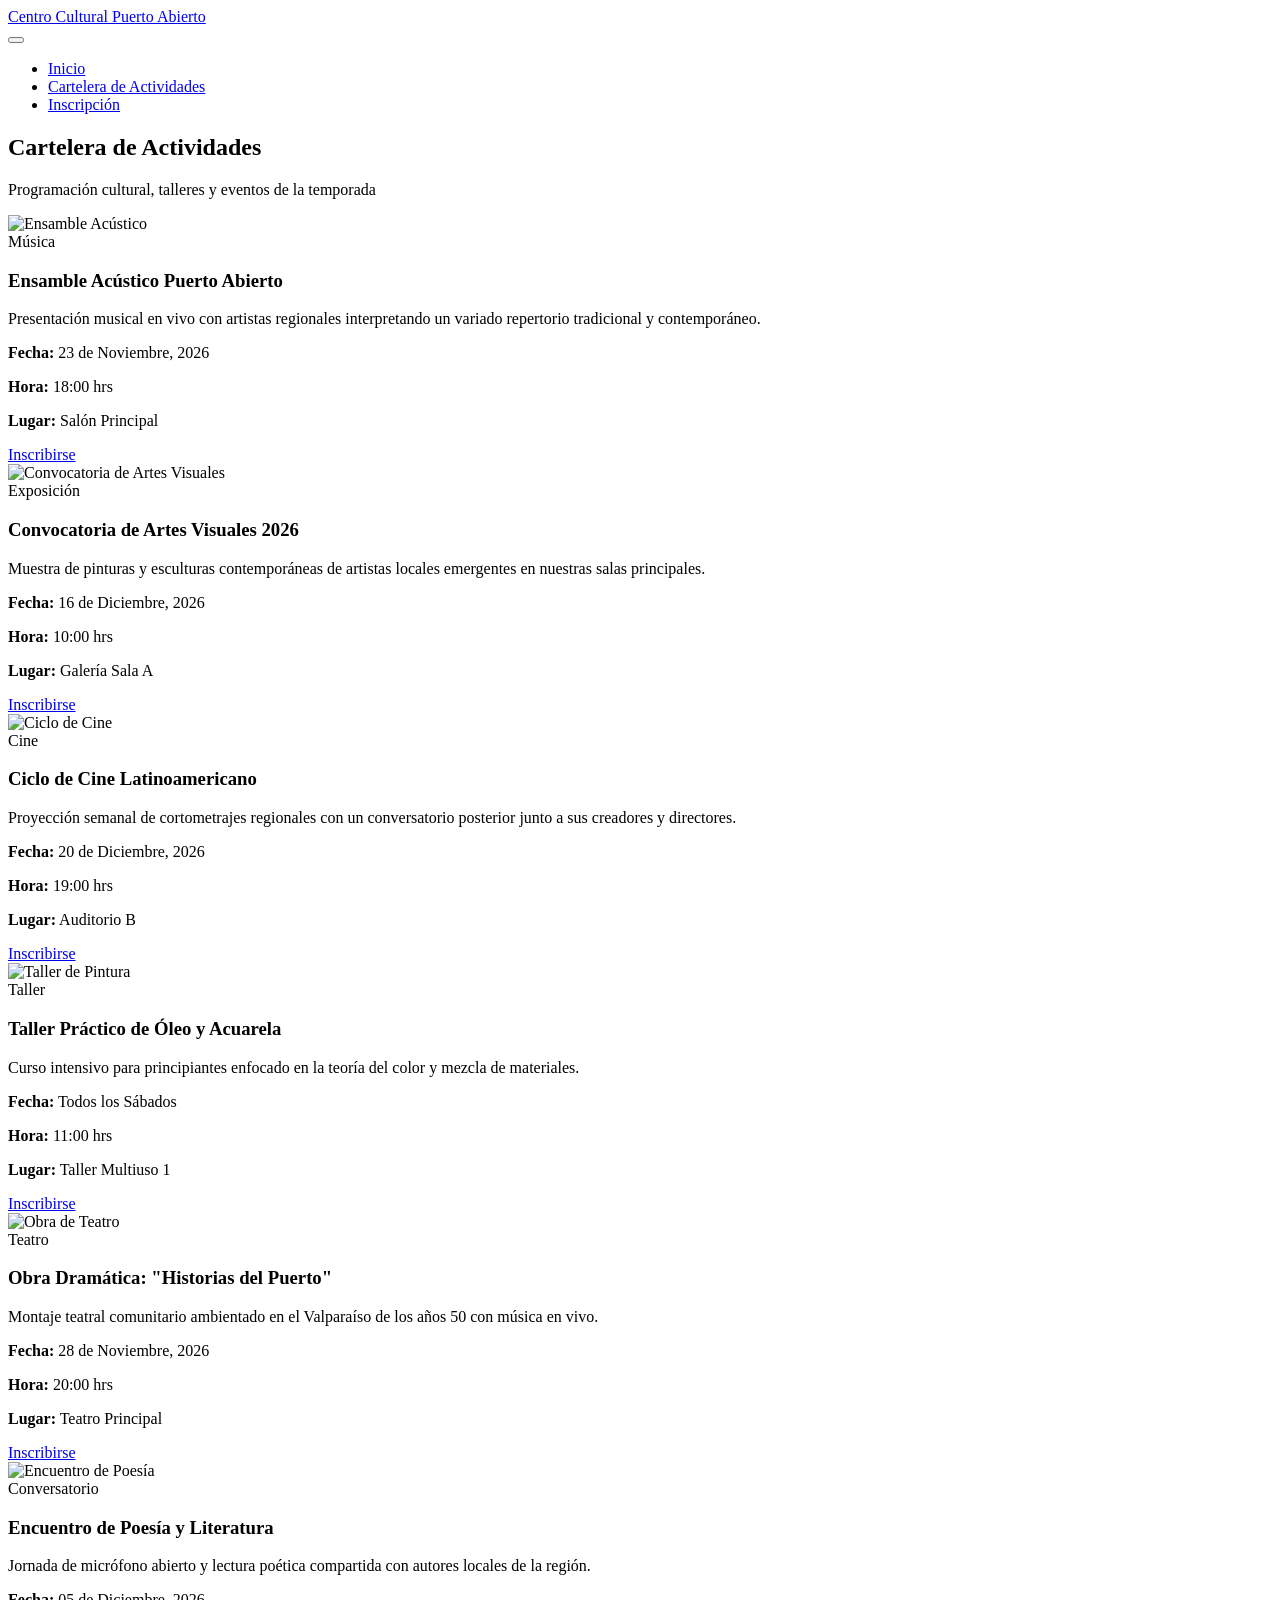
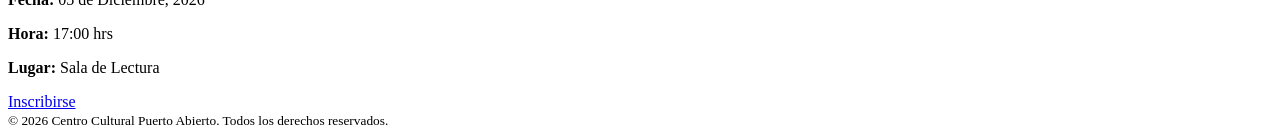
==== cartelera.html @ 46c3a6fb "Add files via upload" ====
<!DOCTYPE html>
<html lang="es">

<head>
    <meta charset="UTF-8">
    <meta name="viewport" content="width=device-width, initial-scale=1.0">

    <!-- Hojas de estilo locales -->
    <link rel="stylesheet" href="css/bootstrap.css">
    <link rel="stylesheet" href="css/estilos.css">

    <title>Centro Cultural Puerto Abierto - Cartelera de Actividades</title>
</head>

<body>

    <!-- HEADER Y NAVEGACIÓN -->
    <header class="bg-white border-bottom">
        <div class="container text-center py-4">
            
            <!-- LOGO / MARCA CENTRADA -->
            <a class="navbar-brand d-inline-block text-dark text-decoration-none" href="index.html">
                <div class="lh-1">
                    <span class="d-block fs-2 fw-bold text-uppercase tracking-wide">Centro Cultural</span>
                    <span class="d-block fs-3 fw-light text-uppercase tracking-widest text-secondary">Puerto Abierto</span>
                </div>
            </a>

            <!-- BARRA DE NAVEGACIÓN -->
            <nav class="navbar navbar-expand-lg bg-white mt-3 p-0">
                <div class="container-fluid justify-content-center">
                    
                    <button class="navbar-toggler mb-2" type="button" data-bs-toggle="collapse" data-bs-target="#menuCentrado">
                        <span class="navbar-toggler-icon"></span>
                    </button>

                    <div class="collapse navbar-collapse justify-content-center" id="menuCentrado">
                        <ul class="navbar-nav gap-3">
                            <li class="nav-item">
                                <a class="nav-link fw-semibold text-secondary" href="index.html">Inicio</a>
                            </li>
                            <li class="nav-item">
                                <a class="nav-link active fw-semibold text-secondary border-bottom border-2 border-primary" aria-current="page" href="cartelera.html">Cartelera de Actividades</a>
                            </li>
                            <li class="nav-item">
                                <a class="nav-link fw-semibold text-secondary" href="inscripcion.html">Inscripción</a>
                            </li>
                        </ul>
                    </div>

                </div>
            </nav>

        </div>
    </header>

    <!-- CONTENIDO PRINCIPAL -->
    <main class="container my-5">

        <!-- BANNER DE CABECERA ESTILO DE REFERENCIA -->
        <section class="mb-5">
            <div class="hero-banner-pagina shadow-sm" style="background-image: url('img/banner-cartelera.jpg');">
                <div class="overlay"></div>
                <div class="contenido-banner text-white">
                    <h1 class="display-4 fw-bold mb-0">Cartelera de Actividades</h1>
                    <p class="lead mb-0 text-white-50">Programación cultural, talleres y eventos de la temporada</p>
                </div>
            </div>
        </section>

        <!-- GRILLA DE LAS 6 ACTIVIDADES REQUERIDAS -->
        <section class="row g-4 mb-5">

            <!-- ACTIVIDAD 1: MÚSICA -->
            <div class="col-12 col-md-6 col-lg-4">
                <article class="card h-100 border-0 shadow-sm">
                    <img src="img/ensamble-acustico.jpg" class="card-img-top object-fit-cover" alt="Ensamble Acústico" style="height: 220px;">
                    <div class="card-body p-4 d-flex flex-column">
                        <div class="mb-2">
                            <span class="badge bg-primary text-uppercase">Música</span>
                        </div>
                        <h3 class="card-title h5 fw-bold text-dark">Ensamble Acústico Puerto Abierto</h3>
                        <p class="card-text text-secondary small mb-3">
                            Presentación musical en vivo con artistas regionales interpretando un variado repertorio tradicional y contemporáneo.
                        </p>
                        <div class="mt-auto border-top pt-3 small text-muted">
                            <p class="mb-1"><strong>Fecha:</strong> 23 de Noviembre, 2026</p>
                            <p class="mb-1"><strong>Hora:</strong> 18:00 hrs</p>
                            <p class="mb-3"><strong>Lugar:</strong> Salón Principal</p>
                            <a href="inscripcion.html" class="btn btn-outline-dark btn-sm w-100 fw-semibold text-uppercase">Inscribirse</a>
                        </div>
                    </div>
                </article>
            </div>

            <!-- ACTIVIDAD 2: EXPOSICIONES -->
            <div class="col-12 col-md-6 col-lg-4">
                <article class="card h-100 border-0 shadow-sm">
                    <img src="img/exposicion-arte.avif" class="card-img-top object-fit-cover" alt="Convocatoria de Artes Visuales" style="height: 220px;">
                    <div class="card-body p-4 d-flex flex-column">
                        <div class="mb-2">
                            <span class="badge bg-dark text-uppercase">Exposición</span>
                        </div>
                        <h3 class="card-title h5 fw-bold text-dark">Convocatoria de Artes Visuales 2026</h3>
                        <p class="card-text text-secondary small mb-3">
                            Muestra de pinturas y esculturas contemporáneas de artistas locales emergentes en nuestras salas principales.
                        </p>
                        <div class="mt-auto border-top pt-3 small text-muted">
                            <p class="mb-1"><strong>Fecha:</strong> 16 de Diciembre, 2026</p>
                            <p class="mb-1"><strong>Hora:</strong> 10:00 hrs</p>
                            <p class="mb-3"><strong>Lugar:</strong> Galería Sala A</p>
                            <a href="inscripcion.html" class="btn btn-outline-dark btn-sm w-100 fw-semibold text-uppercase">Inscribirse</a>
                        </div>
                    </div>
                </article>
            </div>

            <!-- ACTIVIDAD 3: CINE -->
            <div class="col-12 col-md-6 col-lg-4">
                <article class="card h-100 border-0 shadow-sm">
                    <img src="img/claqueta-cine.jpg" class="card-img-top object-fit-cover" alt="Ciclo de Cine" style="height: 220px;">
                    <div class="card-body p-4 d-flex flex-column">
                        <div class="mb-2">
                            <span class="badge bg-danger text-uppercase">Cine</span>
                        </div>
                        <h3 class="card-title h5 fw-bold text-dark">Ciclo de Cine Latinoamericano</h3>
                        <p class="card-text text-secondary small mb-3">
                            Proyección semanal de cortometrajes regionales con un conversatorio posterior junto a sus creadores y directores.
                        </p>
                        <div class="mt-auto border-top pt-3 small text-muted">
                            <p class="mb-1"><strong>Fecha:</strong> 20 de Diciembre, 2026</p>
                            <p class="mb-1"><strong>Hora:</strong> 19:00 hrs</p>
                            <p class="mb-3"><strong>Lugar:</strong> Auditorio B</p>
                            <a href="inscripcion.html" class="btn btn-outline-dark btn-sm w-100 fw-semibold text-uppercase">Inscribirse</a>
                        </div>
                    </div>
                </article>
            </div>

            <!-- ACTIVIDAD 4: TALLERES -->
            <div class="col-12 col-md-6 col-lg-4">
                <article class="card h-100 border-0 shadow-sm">
                    <img src="img/galeria.avif" class="card-img-top object-fit-cover" alt="Taller de Pintura" style="height: 220px;">
                    <div class="card-body p-4 d-flex flex-column">
                        <div class="mb-2">
                            <span class="badge bg-success text-uppercase">Taller</span>
                        </div>
                        <h3 class="card-title h5 fw-bold text-dark">Taller Práctico de Óleo y Acuarela</h3>
                        <p class="card-text text-secondary small mb-3">
                            Curso intensivo para principiantes enfocado en la teoría del color y mezcla de materiales.
                        </p>
                        <div class="mt-auto border-top pt-3 small text-muted">
                            <p class="mb-1"><strong>Fecha:</strong> Todos los Sábados</p>
                            <p class="mb-1"><strong>Hora:</strong> 11:00 hrs</p>
                            <p class="mb-3"><strong>Lugar:</strong> Taller Multiuso 1</p>
                            <a href="inscripcion.html" class="btn btn-outline-dark btn-sm w-100 fw-semibold text-uppercase">Inscribirse</a>
                        </div>
                    </div>
                </article>
            </div>

            <!-- ACTIVIDAD 5: TEATRO -->
            <div class="col-12 col-md-6 col-lg-4">
                <article class="card h-100 border-0 shadow-sm">
                    <img src="img/teatro.jpg" class="card-img-top object-fit-cover" alt="Obra de Teatro" style="height: 220px;">
                    <div class="card-body p-4 d-flex flex-column">
                        <div class="mb-2">
                            <span class="badge bg-warning text-dark text-uppercase">Teatro</span>
                        </div>
                        <h3 class="card-title h5 fw-bold text-dark">Obra Dramática: "Historias del Puerto"</h3>
                        <p class="card-text text-secondary small mb-3">
                            Montaje teatral comunitario ambientado en el Valparaíso de los años 50 con música en vivo.
                        </p>
                        <div class="mt-auto border-top pt-3 small text-muted">
                            <p class="mb-1"><strong>Fecha:</strong> 28 de Noviembre, 2026</p>
                            <p class="mb-1"><strong>Hora:</strong> 20:00 hrs</p>
                            <p class="mb-3"><strong>Lugar:</strong> Teatro Principal</p>
                            <a href="inscripcion.html" class="btn btn-outline-dark btn-sm w-100 fw-semibold text-uppercase">Inscribirse</a>
                        </div>
                    </div>
                </article>
            </div>

            <!-- ACTIVIDAD 6: CONVERSATORIO -->
            <div class="col-12 col-md-6 col-lg-4">
                <article class="card h-100 border-0 shadow-sm">
                    <img src="img/lectura.avif" class="card-img-top object-fit-cover" alt="Encuentro de Poesía" style="height: 220px;">
                    <div class="card-body p-4 d-flex flex-column">
                        <div class="mb-2">
                            <span class="badge bg-info text-dark text-uppercase">Conversatorio</span>
                        </div>
                        <h3 class="card-title h5 fw-bold text-dark">Encuentro de Poesía y Literatura</h3>
                        <p class="card-text text-secondary small mb-3">
                            Jornada de micrófono abierto y lectura poética compartida con autores locales de la región.
                        </p>
                        <div class="mt-auto border-top pt-3 small text-muted">
                            <p class="mb-1"><strong>Fecha:</strong> 05 de Diciembre, 2026</p>
                            <p class="mb-1"><strong>Hora:</strong> 17:00 hrs</p>
                            <p class="mb-3"><strong>Lugar:</strong> Sala de Lectura</p>
                            <a href="inscripcion.html" class="btn btn-outline-dark btn-sm w-100 fw-semibold text-uppercase">Inscribirse</a>
                        </div>
                    </div>
                </article>
            </div>

        </section>

    </main>

    <!-- PIE DE PÁGINA -->
    <footer class="bg-dark text-white text-center py-3">
        <div class="container">
            <small>© 2026 Centro Cultural Puerto Abierto. Todos los derechos reservados.</small>
        </div>
    </footer>

    <!-- Script de Bootstrap -->
    <script src="js/bootstrap.bundle.min.js"></script>
</body>

</html>
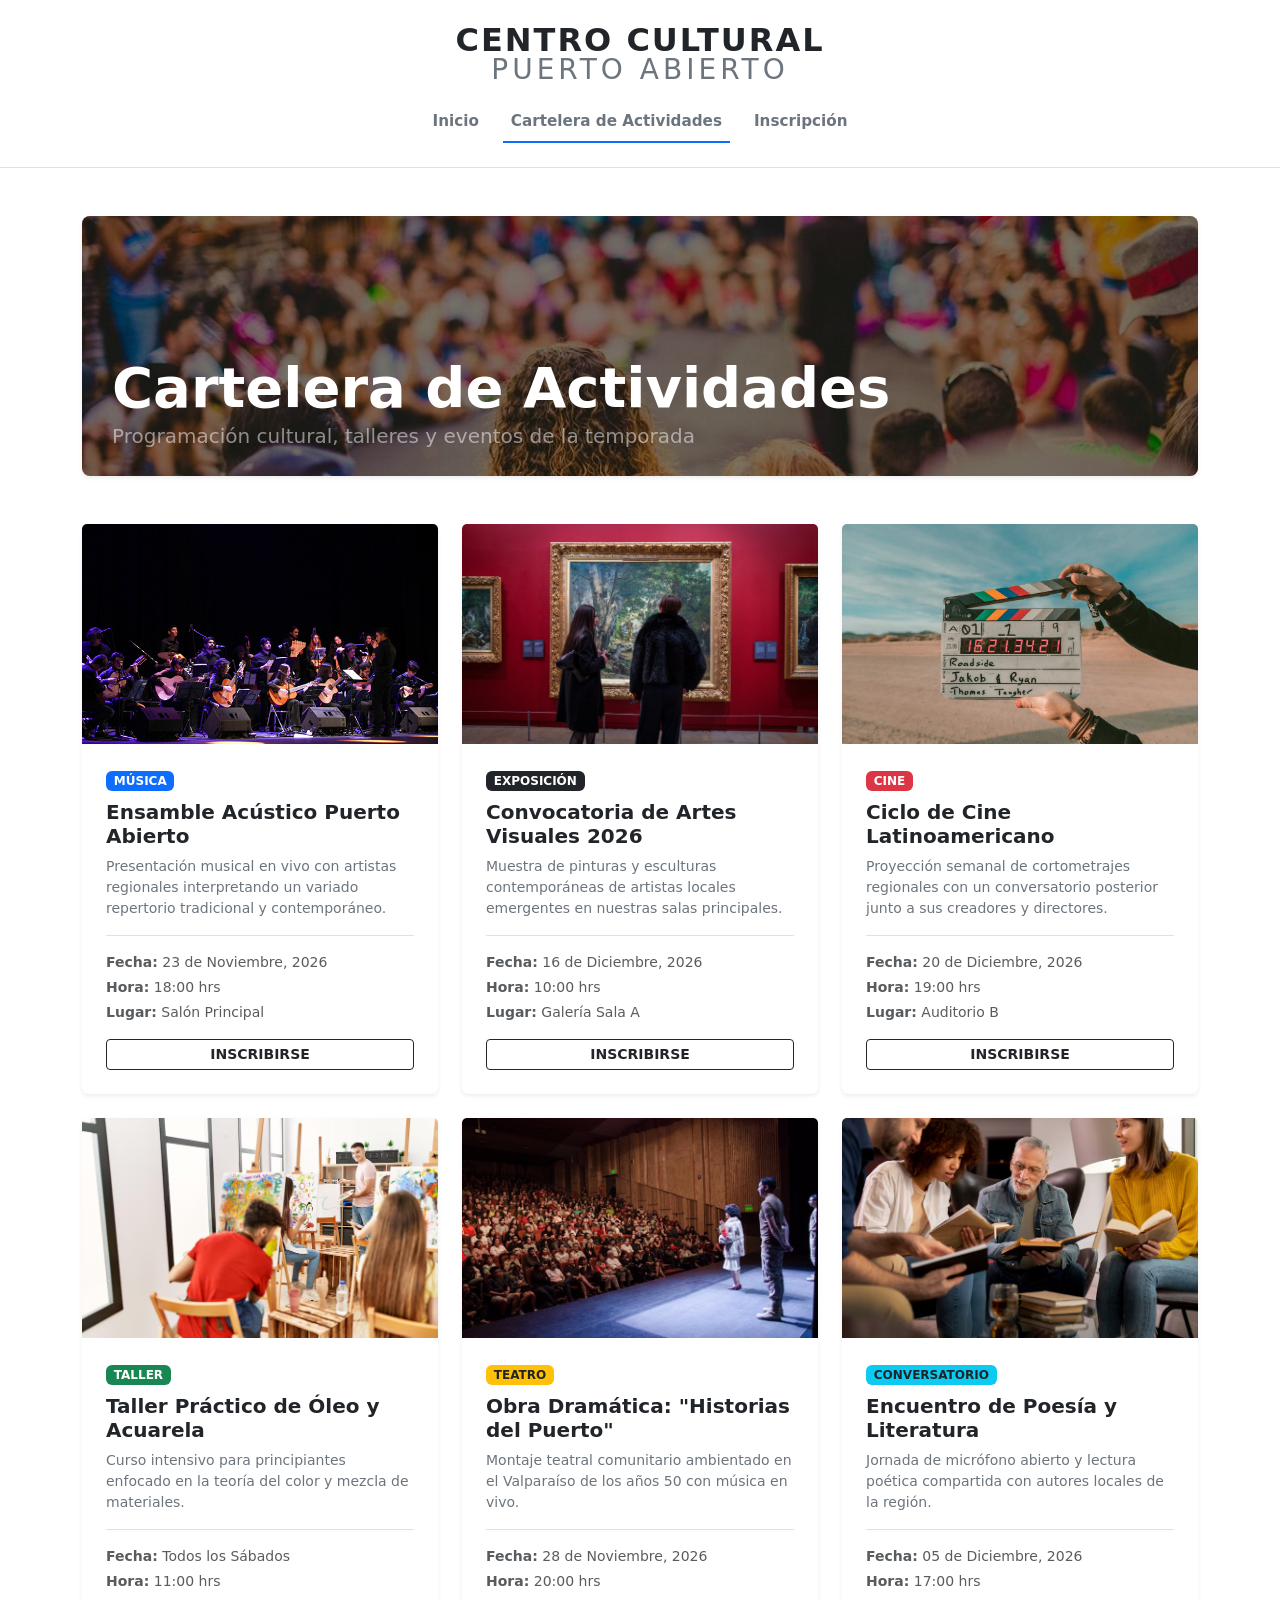
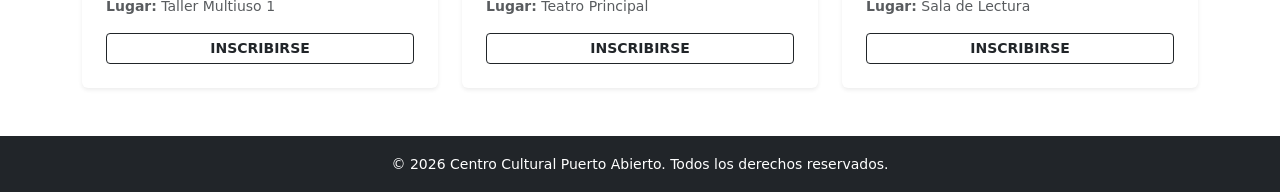
==== commit ba94561b: "Add files via upload" ====
--- a/cartelera.html
+++ b/cartelera.html
@@ -5,7 +5,6 @@
     <meta charset="UTF-8">
     <meta name="viewport" content="width=device-width, initial-scale=1.0">
 
-    <!-- Hojas de estilo locales -->
     <link rel="stylesheet" href="css/bootstrap.css">
     <link rel="stylesheet" href="css/estilos.css">
 
@@ -14,11 +13,9 @@
 
 <body>
 
-    <!-- HEADER Y NAVEGACIÓN -->
     <header class="bg-white border-bottom">
         <div class="container text-center py-4">
             
-            <!-- LOGO / MARCA CENTRADA -->
             <a class="navbar-brand d-inline-block text-dark text-decoration-none" href="index.html">
                 <div class="lh-1">
                     <span class="d-block fs-2 fw-bold text-uppercase tracking-wide">Centro Cultural</span>
@@ -26,7 +23,6 @@
                 </div>
             </a>
 
-            <!-- BARRA DE NAVEGACIÓN -->
             <nav class="navbar navbar-expand-lg bg-white mt-3 p-0">
                 <div class="container-fluid justify-content-center">
                     
@@ -54,10 +50,8 @@
         </div>
     </header>
 
-    <!-- CONTENIDO PRINCIPAL -->
     <main class="container my-5">
 
-        <!-- BANNER DE CABECERA ESTILO DE REFERENCIA -->
         <section class="mb-5">
             <div class="hero-banner-pagina shadow-sm" style="background-image: url('img/banner-cartelera.jpg');">
                 <div class="overlay"></div>
@@ -68,10 +62,8 @@
             </div>
         </section>
 
-        <!-- GRILLA DE LAS 6 ACTIVIDADES REQUERIDAS -->
         <section class="row g-4 mb-5">
 
-            <!-- ACTIVIDAD 1: MÚSICA -->
             <div class="col-12 col-md-6 col-lg-4">
                 <article class="card h-100 border-0 shadow-sm">
                     <img src="img/ensamble-acustico.jpg" class="card-img-top object-fit-cover" alt="Ensamble Acústico" style="height: 220px;">
@@ -93,7 +85,6 @@
                 </article>
             </div>
 
-            <!-- ACTIVIDAD 2: EXPOSICIONES -->
             <div class="col-12 col-md-6 col-lg-4">
                 <article class="card h-100 border-0 shadow-sm">
                     <img src="img/exposicion-arte.avif" class="card-img-top object-fit-cover" alt="Convocatoria de Artes Visuales" style="height: 220px;">
@@ -115,7 +106,6 @@
                 </article>
             </div>
 
-            <!-- ACTIVIDAD 3: CINE -->
             <div class="col-12 col-md-6 col-lg-4">
                 <article class="card h-100 border-0 shadow-sm">
                     <img src="img/claqueta-cine.jpg" class="card-img-top object-fit-cover" alt="Ciclo de Cine" style="height: 220px;">
@@ -137,7 +127,6 @@
                 </article>
             </div>
 
-            <!-- ACTIVIDAD 4: TALLERES -->
             <div class="col-12 col-md-6 col-lg-4">
                 <article class="card h-100 border-0 shadow-sm">
                     <img src="img/galeria.avif" class="card-img-top object-fit-cover" alt="Taller de Pintura" style="height: 220px;">
@@ -159,7 +148,6 @@
                 </article>
             </div>
 
-            <!-- ACTIVIDAD 5: TEATRO -->
             <div class="col-12 col-md-6 col-lg-4">
                 <article class="card h-100 border-0 shadow-sm">
                     <img src="img/teatro.jpg" class="card-img-top object-fit-cover" alt="Obra de Teatro" style="height: 220px;">
@@ -181,7 +169,6 @@
                 </article>
             </div>
 
-            <!-- ACTIVIDAD 6: CONVERSATORIO -->
             <div class="col-12 col-md-6 col-lg-4">
                 <article class="card h-100 border-0 shadow-sm">
                     <img src="img/lectura.avif" class="card-img-top object-fit-cover" alt="Encuentro de Poesía" style="height: 220px;">
@@ -207,14 +194,12 @@
 
     </main>
 
-    <!-- PIE DE PÁGINA -->
     <footer class="bg-dark text-white text-center py-3">
         <div class="container">
             <small>© 2026 Centro Cultural Puerto Abierto. Todos los derechos reservados.</small>
         </div>
     </footer>
 
-    <!-- Script de Bootstrap -->
     <script src="js/bootstrap.bundle.min.js"></script>
 </body>
 
--- a/css/estilos.css
+++ b/css/estilos.css
@@ -0,0 +1,41 @@
+.tracking-wide {
+    letter-spacing: 2px;
+}
+
+.tracking-widest {
+    letter-spacing: 4px;
+}
+
+.navbar-nav .nav-link {
+    font-size: 0.95rem;
+    transition: color 0.2s ease;
+}
+
+.navbar-nav .nav-link:hover {
+    color: #0d6efd !important;
+}
+
+.hero-banner-pagina {
+    position: relative;
+    height: 260px;
+    background-size: cover;
+    background-position: center;
+    border-radius: 8px;
+    overflow: hidden;
+}
+
+.hero-banner-pagina .overlay {
+    position: absolute;
+    top: 0;
+    left: 0;
+    width: 100%;
+    height: 100%;
+    background: rgba(0, 0, 0, 0.45);
+}
+
+.hero-banner-pagina .contenido-banner {
+    position: absolute;
+    bottom: 25px;
+    left: 30px;
+    z-index: 2;
+}
